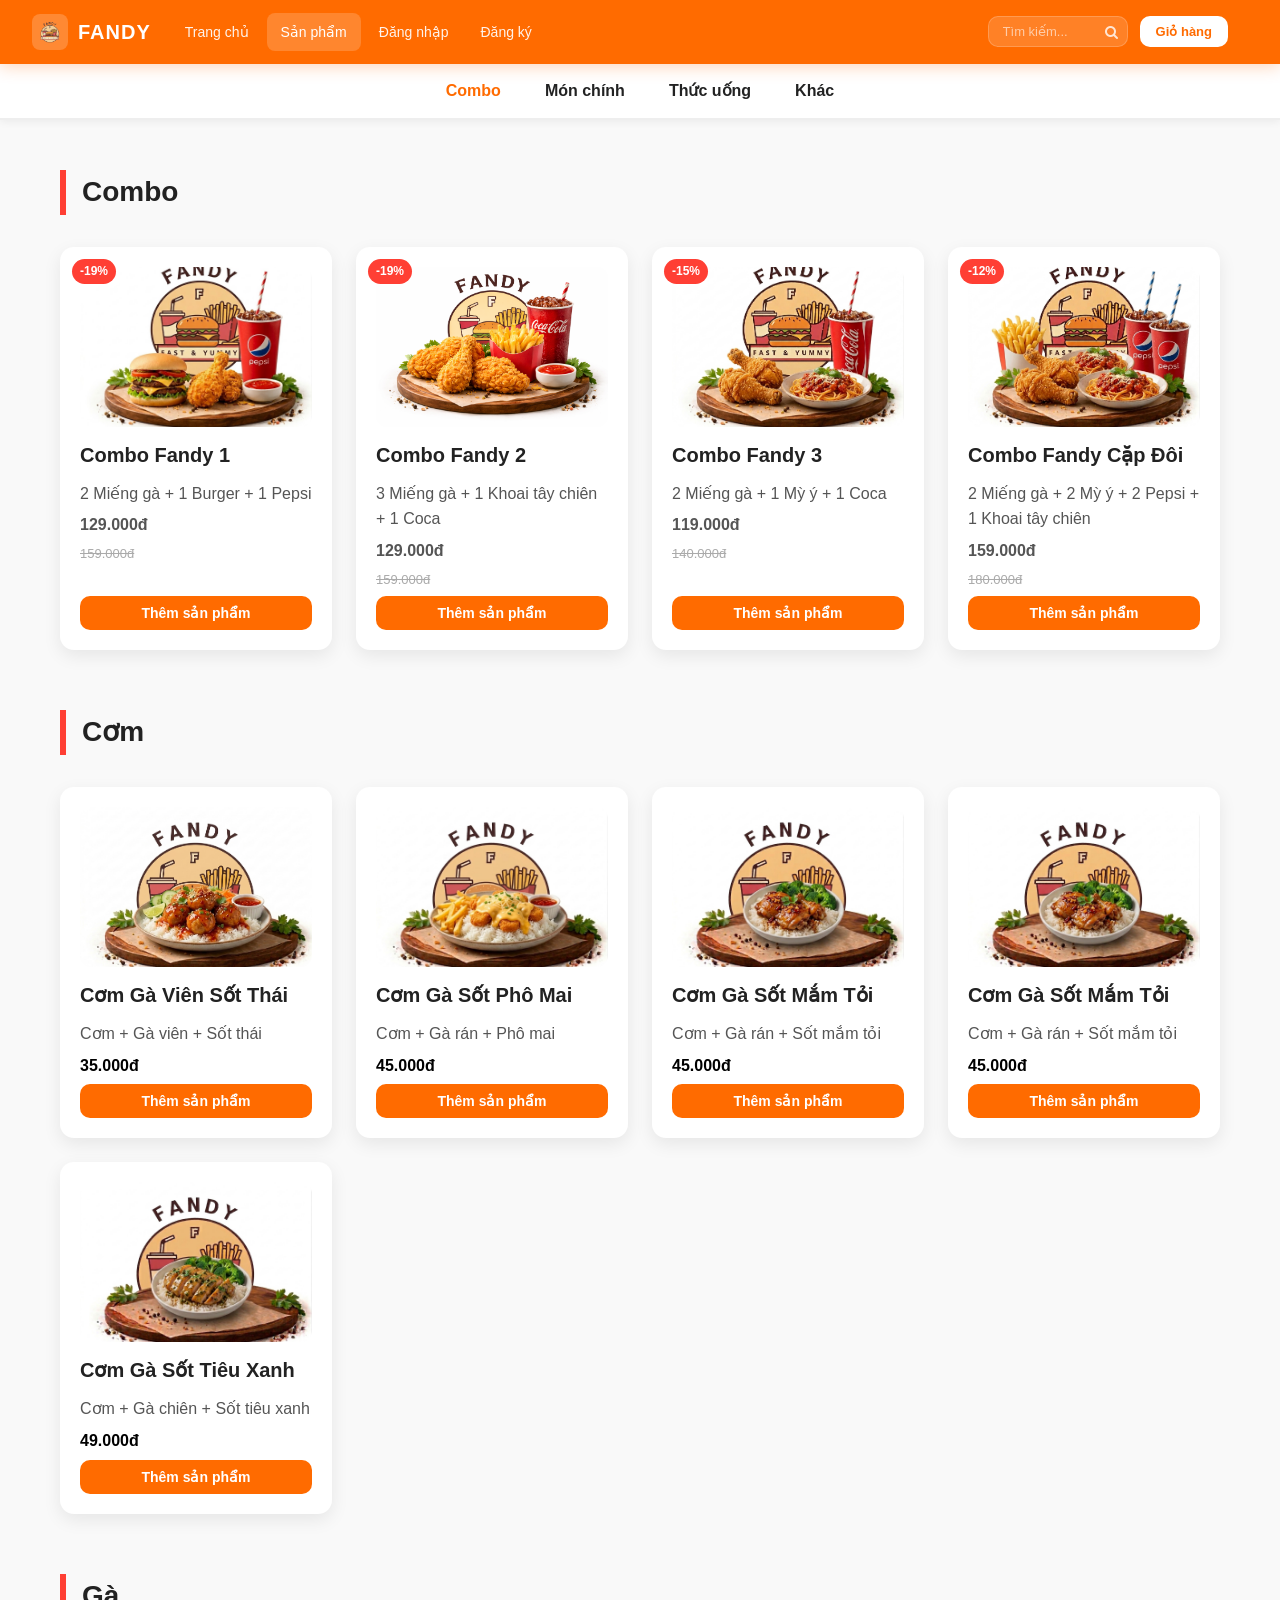
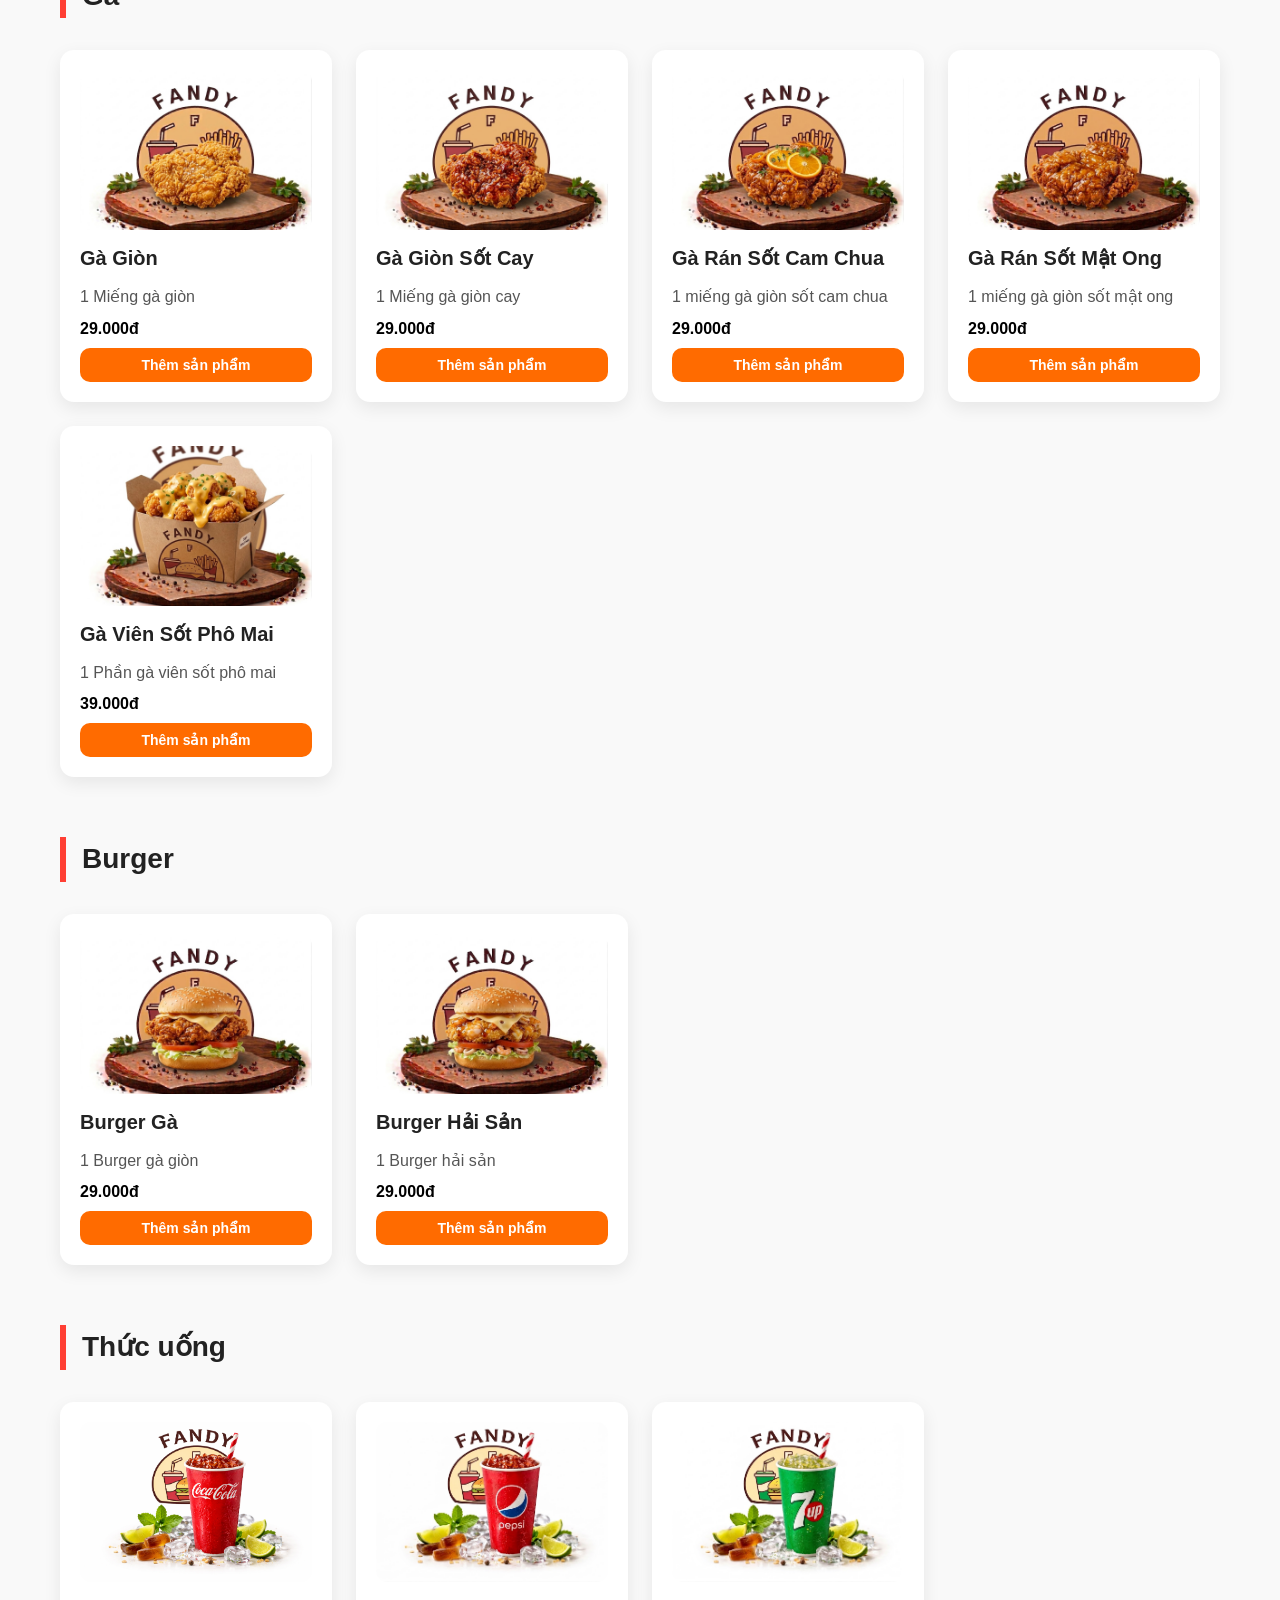
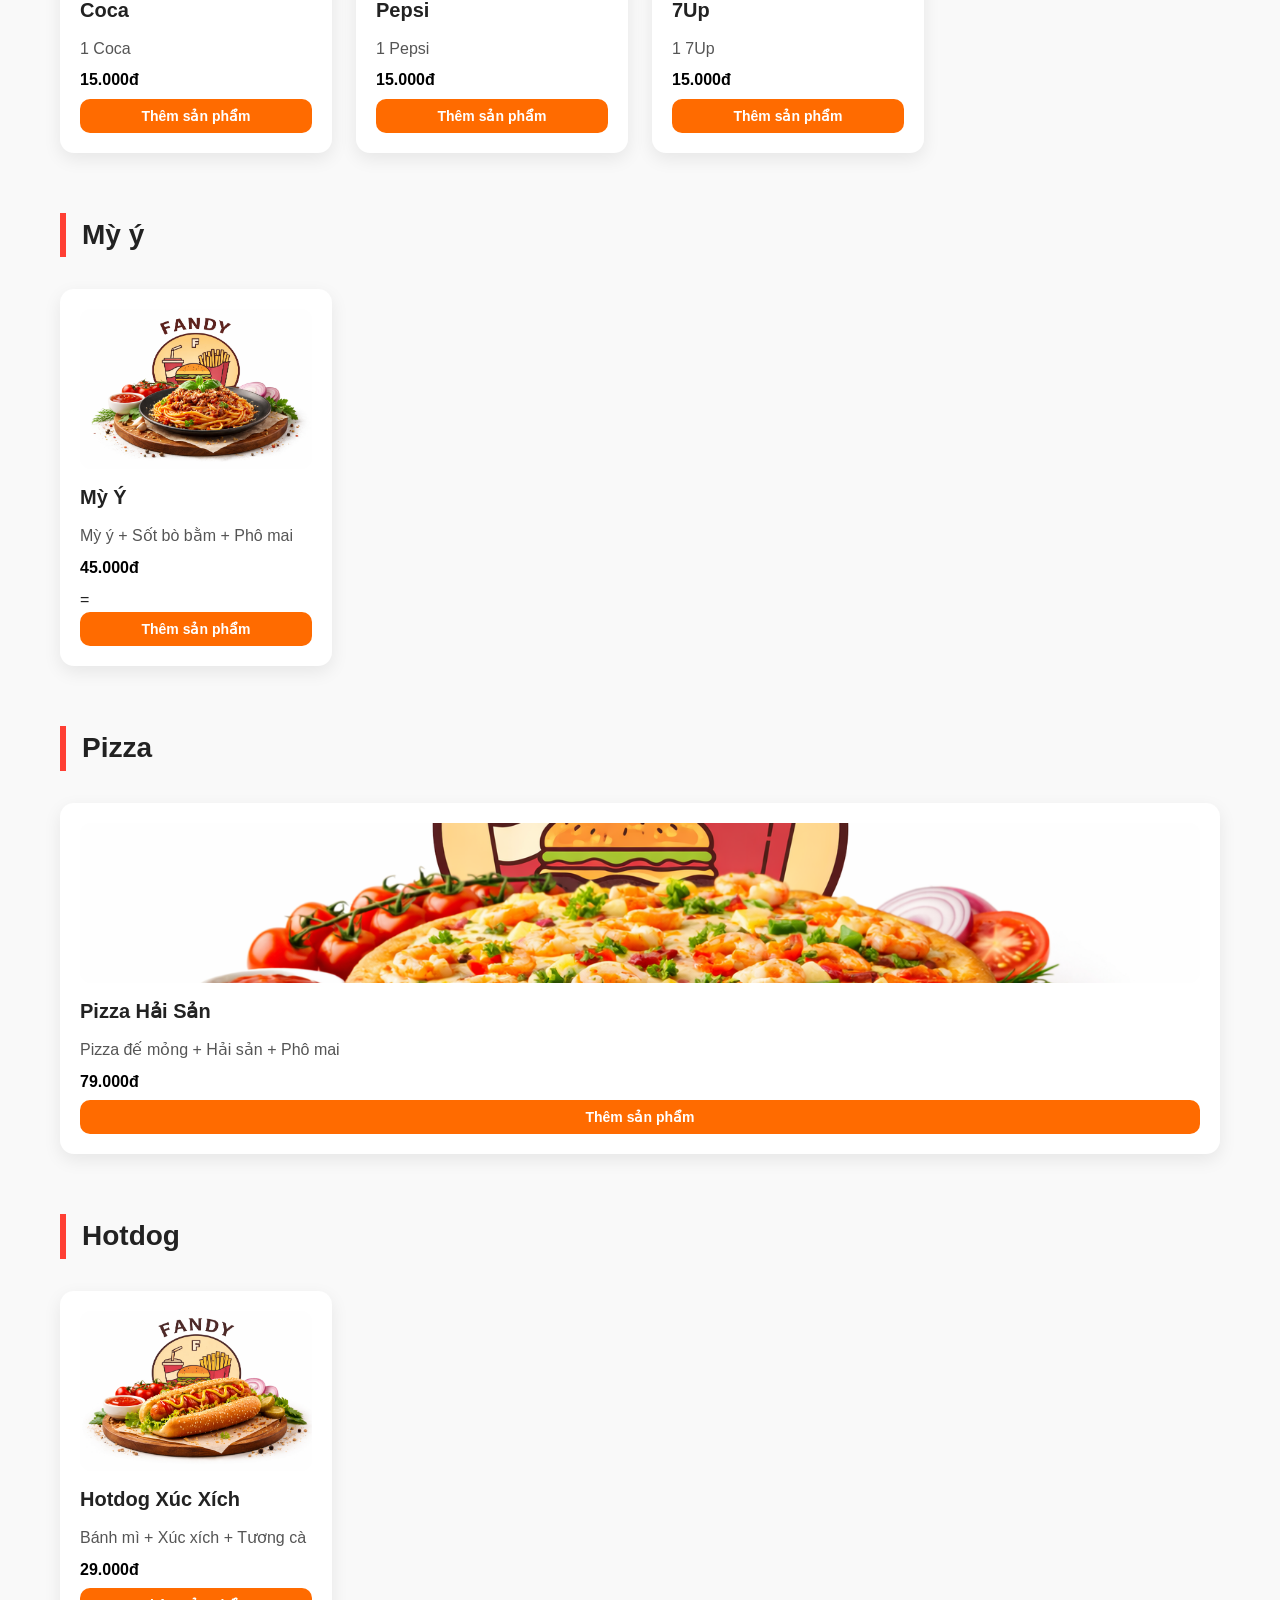
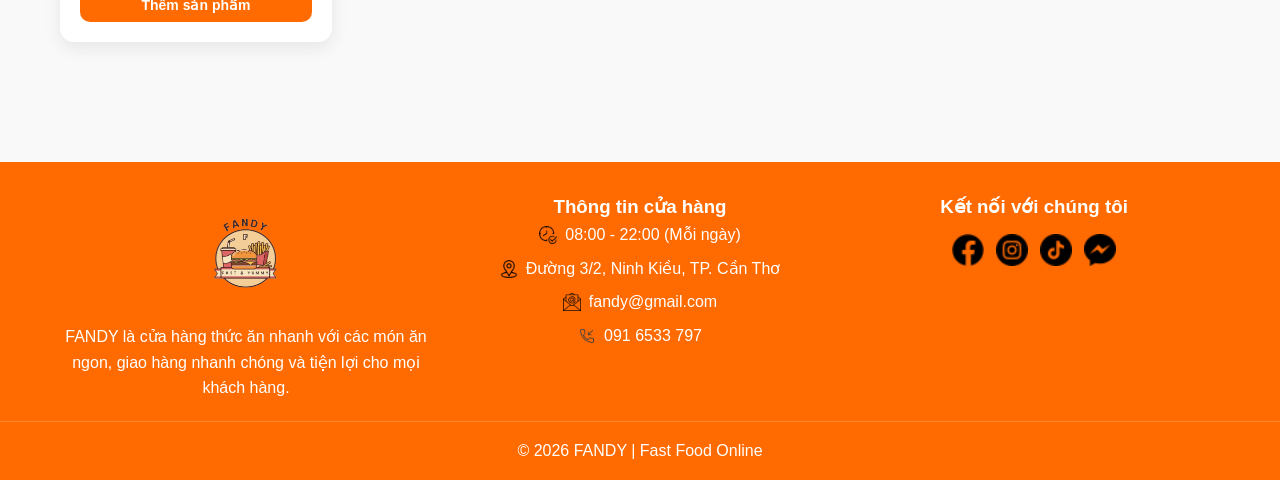
==== menu/products.html @ 16a652e8 "first commit" ====
<!DOCTYPE html>
<html lang="vi">
<head>
    <meta charset="UTF-8">
    <meta name="viewport" content="width=device-width, initial-scale=1.0">
    <link rel="icon" href="Logo.png" type="image/png">
    <title>Sản phẩm</title>
    <link rel="stylesheet" href="style.css">
    <link rel="stylesheet" href="https://cdnjs.cloudflare.com/ajax/libs/font-awesome/4.7.0/css/font-awesome.min.css">
</head>
<body>

<!-- ================================================
     HEADER - NAVBAR + DRAWER + CATEGORY NAV
     ================================================ -->
<header>
<!-- Ẩn checkbox — đóng/mở drawer bằng CSS, không cần JS -->
<input type="checkbox" id="nav-mobile-input" class="nav-input" />
<a href="../index/index.html" class="navbar-brand">
    <div class="brand-icon">
        <img src="Logo.png" alt="FANDY Logo">
    </div>
    FANDY
</a>

<nav class="navbar">
    <ul class="navbar-menu">
        <li><a href="../index/index.html">Trang chủ</a></li>
        <li class="active"><a href="#">Sản phẩm</a></li>
        <li><a href="../Login&SignUp/login.html">Đăng nhập</a></li>
        <li><a href="../Login&SignUp/register.html">Đăng ký</a></li>
    </ul>

    <div class="navbar-search">
        <input type="text" placeholder="Tìm kiếm...">
        <button type="submit"><i class="fa fa-search"></i></button>
    </div>
    <button class="navbar-cart" onclick="location.href='../giohang/cart.html'">Giỏ hàng</button>
    <label for="nav-mobile-input" class="nav-mobile-btn">&#9776;</label>
</nav>
<!-- Lớp phủ tối: bấm vào để đóng drawer -->
<label for="nav-mobile-input" class="mobile-overlay"></label>

<!-- Panel drawer -->
<div class="mobile-drawer">

    <div class="drawer-header">
        <div class="drawer-brand">
            <div class="brand-icon">
                <img src="Logo.png" alt="FANDY Logo">
            </div>
            FANDY
        </div>
        <!-- Nút đóng drawer -->
        <label for="nav-mobile-input" class="drawer-close">✕</label>
    </div>

    <div class="drawer-search">
        <input type="text" placeholder="Tìm kiếm...">
    </div>

    <ul class="drawer-menu">
        <li><a href="../index/index.html">Trang chủ</a></li>
        <li><a href="#">Sản phẩm</a></li>
        <li><a href="../Login&SignUp/login.html">Đăng nhập</a></li>
        <li><a href="../Login&SignUp/register.html">Đăng ký</a></li>
        <li><a href="../giohang/cart.html">Giỏ hàng</a></li>
    </ul>

</div>
    
</header>


<!-- ================================================
     MAIN - NỘI DUNG CHÍNH
     ================================================ -->
<main>
    <nav class="category-nav">
        <ul>
            <!-- Thanh danh mục: Combo, Món chính, Thức uống, Khác -->
            <!-- Danh mục: Combo -->
            <li><a href="#combo">Combo</a></li>

            <!-- Danh mục: Món chính (có dropdown) -->
            <li class="has-dropdown">
                <a href="#com">Món chính</a>
                <ul class="dropdown">
                    <li><a href="#com">Cơm</a></li>
                    <li><a href="#ga">Gà</a></li>
                    <li><a href="#burger">Burger</a></li>
                </ul>
            </li>

            <!-- Danh mục: Thức uống -->
            <li><a href="#thuc-uong">Thức uống</a></li>

            <!-- Danh mục: Khác (có dropdown) -->
            <li class="has-dropdown">
                <a href="#mi-y">Khác</a>
                <ul class="dropdown">
                    <li><a href="#mi-y">Mỳ ý</a></li>
                    <li><a href="#pizza">Pizza</a></li>
                    <li><a href="#hotdog">Hotdog</a></li>
                </ul>
            </li>
        </ul>
    </nav>
    <!-- ---------- Combo ---------- -->
    <section class="menu-section" id="combo">
        <h2 class="section-title">Combo</h2>
        <div class="product-grid">

            <div class="product-card" id="combo1">
            <a href="../detail/detail.html?id=combo1" class="product-link">
              <img src="images/combo1.jpg" alt="Combo Fandy 1" />
              <h3>Combo Fandy 1</h3>
              <p>2 Miếng gà + 1 Burger + 1 Pepsi</p>
              <p class="price">129.000đ</p>
              <p class="old-price">159.000đ</p>
            </a>
          </div>

            <div class="product-card" id="combo2">
            <a href="../detail/detail.html?id=combo2" class="product-link">
              <img src="images/combo-garan.jpg" alt="Combo Fandy 2 " />
              <h3>Combo Fandy 2</h3>
              <p>3 Miếng gà + 1 Khoai tây chiên + 1 Coca</p>
              <p class="price">129.000đ</p>
              <p class="old-price">159.000đ</p>
            </a>
          </div>

            <div class="product-card" id="combo3">
            <a href="../detail/detail.html?id=combo3" class="product-link">
              <img src="images/combo2.jpg" alt="Combo Fandy 3 " />
              <h3>Combo Fandy 3</h3>
              <p>2 Miếng gà + 1 Mỳ ý + 1 Coca</p>
              <p class="price">119.000đ</p>
              <p class="old-price">140.000đ</p>
            </a>
          </div>

            <div class="product-card" id="combo-capdoi">
            <a
              href="../detail/detail.html?id=combo-capdoi"
              class="product-link"
            >
              <img
                src="images/combo-fandy-capdoi.jpg"
                alt="Combo Fandy Cặp Đôi"
              />
              <h3>Combo Fandy Cặp Đôi</h3>
              <p>2 Miếng gà + 2 Mỳ ý + 2 Pepsi + 1 Khoai tây chiên</p>
              <p class="price">159.000đ</p>
              <p class="old-price">180.000đ</p>
            </a>
          </div>

        </div>
    </section>


    <!-- ---------- Cơm ---------- -->
    <section id="com">
        <h2 class="section-title">Cơm</h2>
        <div class="product-grid">

            <div class="product-card" id="com-sothai">
            <a href="../detail/detail.html?id=com-sothai" class="product-link">
              <img src="images/sothai.jpg" alt="Cơm Gà Viên Sốt Thái" />
              <h3>Cơm Gà Viên Sốt Thái</h3>
              <p>Cơm + Gà viên + Sốt thái</p>
              <p class="price">35.000đ</p>
            </a>
          </div>

            <div class="product-card" id="com-phomai">
            <a href="../detail/detail.html?id=com-phomai" class="product-link">
              <img src="images/phomai.jpg" alt="Cơm Gà Sốt Phô Mai" />
              <h3>Cơm Gà Sốt Phô Mai</h3>
              <p>Cơm + Gà rán + Phô mai</p>
              <p class="price">45.000đ</p>
            </a>
          </div>

            <div class="product-card" id="com-mamtoi">
            <a href="../detail/detail.html?id=com-mamtoi" class="product-link">
              <img src="images/mamtoi.jpg" alt="Cơm Gà Sốt Mắm Tỏi" />
              <h3>Cơm Gà Sốt Mắm Tỏi</h3>
              <p>Cơm + Gà rán + Sốt mắm tỏi</p>
              <p class="price">45.000đ</p>
            </a>
          </div>

            <div class="product-card" id="com-mamtoi">
            <a href="../detail/detail.html?id=com-mamtoi" class="product-link">
              <img src="images/mamtoi.jpg" alt="Cơm Gà Sốt Mắm Tỏi" />
              <h3>Cơm Gà Sốt Mắm Tỏi</h3>
              <p>Cơm + Gà rán + Sốt mắm tỏi</p>
              <p class="price">45.000đ</p>
            </a>
          </div>

            <div class="product-card" id="com-tieuxanh">
            <a
              href="../detail/detail.html?id=com-tieuxanh"
              class="product-link"
            >
              <img src="images/tieuxanh.jpg" alt="Cơm Gà Sốt Tiêu Xanh" />
              <h3>Cơm Gà Sốt Tiêu Xanh</h3>
              <p>Cơm + Gà chiên + Sốt tiêu xanh</p>
              <p class="price">49.000đ</p>
            </a>
          </div>

        </div>
    </section>


    <!-- ---------- Gà ---------- -->
    <section id="ga">
        <h2 class="section-title">Gà</h2>
        <div class="product-grid">

            <div class="product-card" id="ga-gion">
            <a href="../detail/detail.html?id=ga-gion" class="product-link">
              <img src="images/gagion.jpg" alt="Gà Giòn" />
              <h3>Gà Giòn</h3>
              <p>1 Miếng gà giòn</p>
              <p class="price">29.000đ</p>
            </a>
          </div>

            <div class="product-card" id="ga-sotcay">
            <a href="../detail/detail.html?id=ga-sotcay" class="product-link">
              <img src="images/gasotcay.jpg" alt="Gà Giòn Sốt Cay" />
              <h3>Gà Giòn Sốt Cay</h3>
              <p>1 Miếng gà giòn cay</p>
              <p class="price">29.000đ</p>
            </a>
          </div>

            <div class="product-card" id="ga-camchua">
            <a href="../detail/detail.html?id=ga-camchua" class="product-link">
              <img src="images/camchua.jpg" alt="Gà Rán Sốt Cam Chua" />
              <h3>Gà Rán Sốt Cam Chua</h3>
              <p>1 miếng gà giòn sốt cam chua</p>
              <p class="price">29.000đ</p>
            </a>
          </div>

            <div class="product-card" id="ga-matong">
            <a href="../detail/detail.html?id=ga-matong" class="product-link">
              <img src="images/matong.jpg" alt="Gà Rán Sốt Mật Ong" />
              <h3>Gà Rán Sốt Mật Ong</h3>
              <p>1 miếng gà giòn sốt mật ong</p>
              <p class="price">29.000đ</p>
            </a>
          </div>

            <div class="product-card" id="ga-vienphomai">
            <a
              href="../detail/detail.html?id=ga-vienphomai"
              class="product-link"
            >
              <img src="images/gavienphomai.jpg" alt="Gà Viên Sốt Phô Mai" />
              <h3>Gà Viên Sốt Phô Mai</h3>
              <p>1 Phần gà viên sốt phô mai</p>
              <p class="price">39.000đ</p>
            </a>
          </div>

        </div>
    </section>


    <!-- ---------- Burger ---------- -->
    <section id="burger">
        <h2 class="section-title">Burger</h2>
        <div class="product-grid">

            <div class="product-card" id="burger-ga">
            <a href="../detail/detail.html?id=burgur-ga" class="product-link">
              <img src="images/burger.jpg" alt="Burger Gà" />
              <h3>Burger Gà</h3>
              <p>1 Burger gà giòn</p>
              <p class="price">29.000đ</p>
            </a>
          </div>
            <div class="product-card" id="burger-haisan">
            <a
              href="../detail/detail.html?id=burger-haisan"
              class="product-link"
            >
              <img src="images/haisan.jpg" alt="Burger Hải Sản" />
              <h3>Burger Hải Sản</h3>
              <p>1 Burger hải sản</p>
              <p class="price">29.000đ</p>
            </a>
          </div>

        </div>
    </section>


    <!-- ---------- Thức uống ---------- -->
    <section id="thuc-uong">
        <h2 class="section-title">Thức uống</h2>
        <div class="product-grid">

            <div class="product-card" id="nuoc-coca">
            <a href="../detail/detail.html?id=nuoc-coca" class="product-link">
              <img src="images/coca.jpg" alt="Coca" />
              <h3>Coca</h3>
              <p>1 Coca</p>
              <p class="price">15.000đ</p>
            </a>
          </div>

           <div class="product-card" id="nuoc-pepsi">
            <a href="../detail/detail.html?id=nuoc-pepsi" class="product-link">
              <img src="images/pepsi.jpg" alt="Pepsi" />
              <h3>Pepsi</h3>
              <p>1 Pepsi</p>
              <p class="price">15.000đ</p>
            </a>
          </div>

            <div class="product-card" id="nuoc-7up">
            <a href="../detail/detail.html?id=nuoc-7up" class="product-link">
              <img src="images/7up.jpg" alt="7Up" />
              <h3>7Up</h3>
              <p>1 7Up</p>
              <p class="price">15.000đ</p>
            </a>
          </div>

        </div>
    </section>


    <!-- ---------- Mỳ ý ---------- -->
    <section id="mi-y">
        <h2 class="section-title">Mỳ ý</h2>
        <div class="product-grid">

            <div class="product-card" id="my-y">
            <a href="../detail/detail.html?id=my-y" class="product-link">
              <img src="images/my.jpg" alt="Mỳ ý" />
              <h3>Mỳ Ý</h3>
              <p>Mỳ ý + Sốt bò bằm + Phô mai</p>
              <p class="price">45.000đ</p> </a
            >=
          </div>

        </div>
    </section>


    <!-- ---------- Pizza ---------- -->
    <section id="pizza">
        <h2 class="section-title">Pizza</h2>
        <div class="product-card" id="pizza-haisan">
            <a
              href="../detail/detail.html?id=pizza-haisan"
              class="product-link"
            >
              <img src="images/pizza-haisan.jpg" alt="Pizza" />
              <h3>Pizza Hải Sản</h3>
              <p>Pizza đế mỏng + Hải sản + Phô mai</p>
              <p class="price">79.000đ</p>
            </a>
          </div>
    </section>


    <!-- ---------- Hotdog ---------- -->
    <section id="hotdog">
        <h2 class="section-title">Hotdog</h2>
        <div class="product-grid">

             <div class="product-card" id="hotdog-xucxich">
            <a
              href="../detail/detail.html?id=hotdog-xucxich"
              class="product-link"
            >
              <img src="images/hotdog.jpg" alt="Hotdog" />
              <h3>Hotdog Xúc Xích</h3>
              <p>Bánh mì + Xúc xích + Tương cà</p>
              <p class="price">29.000đ</p>
            </a>
          </div>

        </div>
    </section>

</main>


<!-- ================================================
     FOOTER
     ================================================ -->
<footer class="footer">
    <div class="footer-container">

        <!-- Cột 1: Giới thiệu thương hiệu -->
        <div class="footer-col">
            <img src="Logo.png" alt="Logo Fandy" class="footer-logo">
            <p>
                FANDY là cửa hàng thức ăn nhanh với các món ăn ngon,
                giao hàng nhanh chóng và tiện lợi cho mọi khách hàng.
            </p>
        </div>

        <!-- Cột 2: Thông tin cửa hàng -->
        <div class="footer-col">
            <h3>Thông tin cửa hàng</h3>

            <div class="footer-info">
                <img src="images/icon/time.png" alt="">
                <p>08:00 - 22:00 (Mỗi ngày)</p>
            </div>

            <div class="footer-info">
                <img src="images/icon/location.png" alt="">
                <p>Đường 3/2, Ninh Kiều, TP. Cần Thơ</p>
            </div>

            <div class="footer-info">
                <img src="images/icon/email.png" alt="">
                <p>fandy@gmail.com</p>
            </div>

            <div class="footer-info">
                <img src="images/icon/telephone.png" alt="">
                <p>091 6533 797</p>
            </div>
        </div>

        <!-- Cột 3: Mạng xã hội -->
        <div class="footer-col">
            <h3>Kết nối với chúng tôi</h3>
            <div class="social-icons">
                <a href="#"><img src="images/icon/facebook.png" alt="Facebook"></a>
                <a href="#"><img src="images/icon/instagram.png" alt="Instagram"></a>
                <a href="#"><img src="images/icon/tiktok.png" alt="TikTok"></a>
                <a href="#"><img src="images/icon/messenger.png" alt="Messenger"></a>
            </div>
        </div>

    </div>

    <!-- Dòng copyright dưới cùng -->
    <div class="footer-bottom">
        <p>© 2026 FANDY | Fast Food Online</p>
    </div>

</footer>

<!-- Script xử lý: drawer, scroll active, tìm kiếm -->
<script src="menu.js"></script>

</body>
</html>
---- menu/style.css ----
/* ================================================
   RESET & BASE
   ================================================ */
* {
    margin: 0;
    padding: 0;
    box-sizing: border-box;
}

:root {
    --primary: #ff6b00;
    --text: #fff;
    --dark: #1e2330;
}

html {
    height: 100%;
}

body {
    font-family: sans-serif;
    background: #f9f9f9;
    color: #222;
    line-height: 1.6;
    padding-top: 110px;
    display: flex;
    flex-direction: column;
    min-height: 100%;
}

/* main tự co giãn để đẩy footer xuống đáy */
main {
    flex: 1;
}

hr { display: none; }


/* ================================================
   HEADER - THANH TRÊN CÙNG (logo + nav + search)
   ================================================ */

/* Header bao ngoài: chứa logo + nav + search */
header {
    position: fixed;
    top: 0; left: 0; right: 0;
    background: var(--primary);
    height: 64px;
    display: flex;
    align-items: center;
    padding: 0 32px;
    z-index: 1000;
    box-shadow: 0 2px 16px rgba(255, 107, 0, 0.3);
}

/* --- Logo & Tên thương hiệu (nằm ngoài nav) --- */
.navbar-brand {
    display: flex;
    align-items: center;
    gap: 10px;
    color: var(--text);
    text-decoration: none;
    font-size: 20px;
    font-weight: 700;
    letter-spacing: 1px;
    flex-shrink: 0;
}

.brand-icon {
    width: 36px; height: 36px;
    background: rgba(255, 255, 255, 0.2);
    border-radius: 8px;
    display: flex; align-items: center; justify-content: center;
    font-size: 18px;
}

/* --- Navbar: chứa menu + cart + hamburger --- */
.navbar {
    display: flex;
    align-items: center;
    flex: 1;
    margin: 0 20px;
}

/* --- Menu desktop (Trang chủ, Sản phẩm, ...) --- */
.navbar-menu {
    display: flex;
    align-items: center;
    list-style: none;
    gap: 4px;
    flex: 1;
}

.navbar-menu > li { position: relative; }

.navbar-menu > li > a {
    display: flex;
    align-items: center;
    gap: 6px;
    color: rgba(255, 255, 255, 0.92);
    text-decoration: none;
    font-size: 14px;
    font-weight: 500;
    padding: 8px 14px;
    border-radius: 8px;
    transition: background 0.2s;
    white-space: nowrap;
}

.navbar-menu > li > a:hover,
.navbar-menu > li.active > a {
    background: rgba(255, 255, 255, 0.18);
    color: var(--text);
}

/* --- Ô tìm kiếm (nằm ngoài nav) --- */
.navbar-search {
    position: relative;
    flex-shrink: 0;
}

.navbar-search input {
    background: rgba(255, 255, 255, 0.15);
    border: 1px solid rgba(255, 255, 255, 0.2);
    border-radius: 10px;
    padding: 7px 36px 7px 14px;
    color: var(--text);
    font-size: 13px;
    font-family: sans-serif;
    outline: none;
    width: 140px;
    transition: background 0.2s, width 0.3s;
}

.navbar-search input::placeholder { color: rgba(255, 255, 255, 0.6); }
.navbar-search input:focus { background: rgba(255, 255, 255, 0.22); width: 170px; }

.navbar-search button {
    position: absolute;
    right: 10px; top: 50%;
    transform: translateY(-50%);
    background: none; border: none;
    color: rgba(255, 255, 255, 0.8);
    cursor: pointer; font-size: 14px;
}

/* --- Nút Giỏ hàng --- */
.navbar-cart {
    margin-left: 12px;
    background: var(--text);
    color: var(--primary);
    border: none;
    border-radius: 10px;
    padding: 8px 16px;
    font-size: 13px;
    font-weight: 700;
    font-family: sans-serif;
    cursor: pointer;
    display: flex; align-items: center; gap: 6px;
    flex-shrink: 0;
    transition: transform 0.15s, box-shadow 0.2s;
}

.navbar-cart:hover {
    transform: translateY(-2px);
    box-shadow: 0 6px 20px rgba(0, 0, 0, 0.15);
}


/* ================================================
   HEADER - CATEGORY NAV (thanh danh mục bên dưới)
   ================================================ */

.category-nav {
    position: fixed;
    top: 64px; left: 0;
    width: 100%;
    z-index: 999;
    background: #fff;
    border-bottom: 2px solid #eee;
    box-shadow: 0 2px 8px rgba(0, 0, 0, 0.06);
    overflow: visible;
    display: block;
}

.category-nav ul {
    display: flex;
    justify-content: center;
    list-style: none;
    overflow: visible;
}

.category-nav li {
    padding: 14px 22px;
    overflow: visible;
}

.category-nav a {
    text-decoration: none;
    color: #222;
    font-weight: 600;
}

.category-nav a:hover { color: var(--primary); }
.category-nav a.active { color: var(--primary); }

/* --- Dropdown danh mục --- */
.category-nav li.has-dropdown {
    position: relative;
}

.category-nav li.has-dropdown .dropdown {
    display: none;
    position: absolute;
    top: 100%;
    left: 0;
    background: #fff;
    border: 1px solid #eee;
    border-radius: 8px;
    padding: 10px 0;
    min-width: 150px;
    box-shadow: 0 8px 24px rgba(0, 0, 0, 0.1);
    z-index: 1100;
}

.category-nav li.has-dropdown:hover .dropdown {
    display: block;
}

.category-nav li.has-dropdown .dropdown li {
    padding: 0;
}

.category-nav li.has-dropdown .dropdown a {
    display: block;
    padding: 10px 20px;
    color: #555;
    font-weight: 400;
}

.category-nav li.has-dropdown .dropdown a:hover {
    color: var(--primary);
}

/* Dropdown item cuối căn về bên phải */
.category-nav li.has-dropdown:last-child .dropdown {
    left: auto;
    right: 0;
}


/* ================================================
   HEADER - MOBILE DRAWER (menu kéo ra trên điện thoại)
   ================================================ */

/* --- Lớp phủ tối khi mở drawer --- */
.mobile-overlay {
    display: none;
    position: fixed;
    inset: 0;
    background: rgba(0, 0, 0, 0.4);
    z-index: 1100;
    opacity: 0;
    transition: opacity 0.3s;
}

/* --- Panel drawer từ phải kéo ra --- */
.mobile-drawer {
    position: fixed;
    top: 0; right: 0;
    width: 300px; height: 100vh;
    background: var(--primary);
    z-index: 1200;
    transform: translateX(100%);
    transition: transform 0.35s cubic-bezier(.4, 0, .2, 1);
    overflow-y: auto;
    display: flex;
    flex-direction: column;
}

.drawer-header {
    display: flex;
    align-items: center;
    justify-content: space-between;
    padding: 18px 20px;
    border-bottom: 1px solid rgba(255, 255, 255, 0.2);
}

.drawer-brand {
    color: var(--text);
    font-weight: 700;
    font-size: 18px;
    display: flex; align-items: center; gap: 8px;
}

.drawer-close {
    background: rgba(255, 255, 255, 0.2);
    border: none;
    color: var(--text);
    width: 32px; height: 32px;
    border-radius: 8px;
    font-size: 18px;
    cursor: pointer;
    display: flex; align-items: center; justify-content: center;
    transition: background 0.2s;
}

.drawer-close:hover { background: rgba(255, 255, 255, 0.15); }

/* --- Ô tìm kiếm trong drawer --- */
.drawer-search {
    position: relative;
    padding: 12px 20px;
    border-bottom: 1px solid rgba(255, 255, 255, 0.2);
}

.drawer-search input {
    width: 100%;
    background: rgba(255, 255, 255, 0.15);
    border: 1px solid rgba(255, 255, 255, 0.2);
    border-radius: 10px;
    padding: 9px 36px 9px 14px;
    color: #fff;
    font-size: 14px;
    font-family: sans-serif;
    outline: none;
}

.drawer-search input::placeholder {
    color: rgba(255, 255, 255, 0.6);
}

/* --- Danh sách menu trong drawer --- */
.drawer-menu {
    list-style: none;
    padding: 12px 0;
    flex: 1;
}

.drawer-menu li > a {
    display: flex;
    align-items: center;
    justify-content: space-between;
    color: rgba(255, 255, 255, 0.92);
    text-decoration: none;
    font-size: 15px;
    font-weight: 500;
    padding: 13px 20px;
    transition: background 0.15s;
}

.drawer-menu li > a:hover {
    background: rgba(255, 255, 255, 0.06);
    color: var(--text);
}
/* --- Ẩn checkbox --- */
.nav-input { display: none; }

/* --- Nút hamburger (label) --- */
.nav-mobile-btn {
    display: none;
    font-size: 22px;
    color: var(--text);
    cursor: pointer;
    margin-left: auto;
    padding: 6px 10px;
    border-radius: 8px;
    background: rgba(255, 255, 255, 0.12);
}

/* --- Khi checkbox được check: mở drawer + overlay --- */
.nav-input:checked ~ .mobile-overlay {
    display: block;
    opacity: 1;
}

.nav-input:checked ~ .mobile-drawer {
    transform: translateX(0);
}

/* --- Responsive: chỉ hiện hamburger trên mobile/tablet --- */
@media (max-width: 1024px) {
    .navbar-menu,
    .navbar-search,
    .navbar-cart { display: none; }

    .nav-mobile-btn { display: block; }
}
/* ================================================
   NỘI DUNG CHÍNH - SECTIONS & SẢN PHẨM
   ================================================ */

section {
    max-width: 1200px;
    margin: 60px auto;
    padding: 0 20px;
}

section h2 {
    font-size: 28px;
    font-weight: bold;
    margin-bottom: 32px;
    padding-left: 16px;
    border-left: 6px solid #ff3f34;
}

/* Fix anchor bị che bởi fixed navbar */
section[id]::before {
    content: "";
    display: block;
    height: 135px;
    margin-top: -135px;
    visibility: hidden;
}

/* --- Lưới sản phẩm --- */
.product-grid {
    display: grid;
    grid-template-columns: repeat(4, 1fr);
    gap: 24px;
    margin-top: 32px;
}

/* --- Card sản phẩm --- */
.product-card {
    position: relative; /* để badge định vị được */
    background: #fff;
    border-radius: 14px;
    padding: 20px;
    box-shadow: 0 6px 18px rgba(0, 0, 0, 0.08);
    transition: transform 0.2s ease, box-shadow 0.2s ease;
}

.product-card:hover {
    transform: translateY(-4px);
    box-shadow: 0 10px 24px rgba(0, 0, 0, 0.12);
}

.product-card img {
    width: 100%;
    height: 160px;
    object-fit: cover;
    border-radius: 12px;
    margin-bottom: 12px;
}

.product-card h3 {
    font-size: 20px;
    margin-bottom: 10px;
}

.product-card p { color: #555; margin-bottom: 6px; }
.product-card p:last-child { font-weight: bold; color: #000; }

/* --- Giá sản phẩm --- */
.price {
    color: #000;
    font-weight: 700;
    font-size: 16px;
}

.old-price {
    text-decoration: line-through;
    color: #aaa !important;
    font-size: 13px;
    font-weight: 400 !important;
}

/* --- Badge % giảm giá --- */
.discount-badge {
    position: absolute;
    top: 12px;
    left: 12px;
    background: #ff3f34;
    color: #fff;
    font-size: 12px;
    font-weight: 700;
    padding: 3px 8px;
    border-radius: 20px;
    z-index: 1;
}

/* --- Nút thêm vào giỏ hàng --- */
.btn-add-cart {
    display: block;
    width: 100%;
    margin-top: 12px;
    padding: 9px 0;
    background: var(--primary);
    color: #fff;
    border: none;
    border-radius: 10px;
    font-size: 14px;
    font-weight: 600;
    font-family: sans-serif;
    cursor: pointer;
    transition: background 0.2s, transform 0.15s;
}

.btn-add-cart:hover {
    background: #e05e00;
    transform: translateY(-1px);
}

.btn-add-cart:active {
    transform: translateY(0);
}


/* ================================================
   FOOTER
   ================================================ */

.footer {
    background: #ff6b00;
    padding-top: 30px;
    margin-top: 60px;
}

/* --- 3 cột trong footer --- */
.footer-container {
    width: 90%;
    margin: auto;
    display: flex;
    justify-content: space-between;
    align-items: flex-start;
    gap: 30px;
}

.footer-col {
    flex: 1;
    text-align: center;
}

.footer-col h3,
.footer-col p,
.footer-info p,
.footer-bottom p {
    color: #fff;
}

.footer-logo {
    width: 120px;
    height: 120px;
    object-fit: contain;
    margin: 0 auto 12px;
    display: block;
}

/* --- Thông tin liên hệ (icon + text) --- */
.footer-info {
    display: flex;
    align-items: center;
    gap: 8px;
    justify-content: center;
    margin-bottom: 8px;
}

.footer-info img {
    width: 18px;
    height: 18px;
}

/* --- Icon mạng xã hội --- */
.social-icons {
    display: flex;
    gap: 12px;
    justify-content: center;
    margin-top: 12px;
}

.social-icons img {
    width: 32px;
    height: 32px;
}

/* --- Dòng copyright dưới cùng --- */
.footer-bottom {
    text-align: center;
    padding: 16px;
    border-top: 1px solid rgba(255, 255, 255, 0.2);
    margin-top: 20px;
}


/* ================================================
   RESPONSIVE - Tablet (768px - 1024px)
   ================================================ */
@media (max-width: 1024px) {
    /* Ẩn menu, search, cart — hiện hamburger */
    .navbar-menu,
    .navbar-search,
    .navbar-cart { display: none; }

    /* Hiện nút hamburger */
    .nav-mobile-btn { display: block; }

    /* Tắt hover dropdown trên mobile — dùng JS tap thay thế */
    .category-nav li.has-dropdown:hover .dropdown {
        display: none;
    }
}


/* ================================================
   RESPONSIVE - Mobile (< 768px)
   ================================================ */
@media (max-width: 768px) {
    .product-grid {
        grid-template-columns: repeat(2, 1fr);
        gap: 12px;
    }

    .product-card { padding: 12px; }
    .product-card h3 { font-size: 15px; }

    section { margin: 30px auto; }

    .category-nav li {
        padding: 10px 12px;
        font-size: 13px;
    }

    .footer-container {
        flex-direction: column;
        align-items: center;
        text-align: center;
    }

    .footer-col { width: 100%; }
    .footer-logo { width: 120px; margin: 0 auto 12px; display: block; }
    .footer-info { justify-content: center; }
    .social-icons { justify-content: center; }
}


/* ================================================
   RESPONSIVE - Mobile nhỏ (≤ 480px)
   ================================================ */
@media (max-width: 480px) {
    .product-grid {
        grid-template-columns: repeat(2, 1fr);
    }

    .product-card img { height: 110px; }
    .product-card h3 { font-size: 13px; }
}
html {
    height: 100%;
}

body {
    display: flex;
    flex-direction: column;
    min-height: 100%;
}

/* main tự co giãn để đẩy footer xuống đáy */
main {
    flex: 1;
}
/* Card dùng flexbox để các phần tự giãn đều */
.product-card {
    display: flex;
    flex-direction: column;
}
/* Đẩy giá + nút xuống đáy card */
.product-card .btn-add-cart {
    margin-top: auto;
}
.brand-icon img {
    width: 100%;
    height: 100%;
    object-fit: contain;
}
/* Xóa style mặc định của thẻ a bọc card */
.product-link {
    text-decoration: none;
    color: inherit;
    display: flex;
    flex-direction: column;
    height: 100%;
}
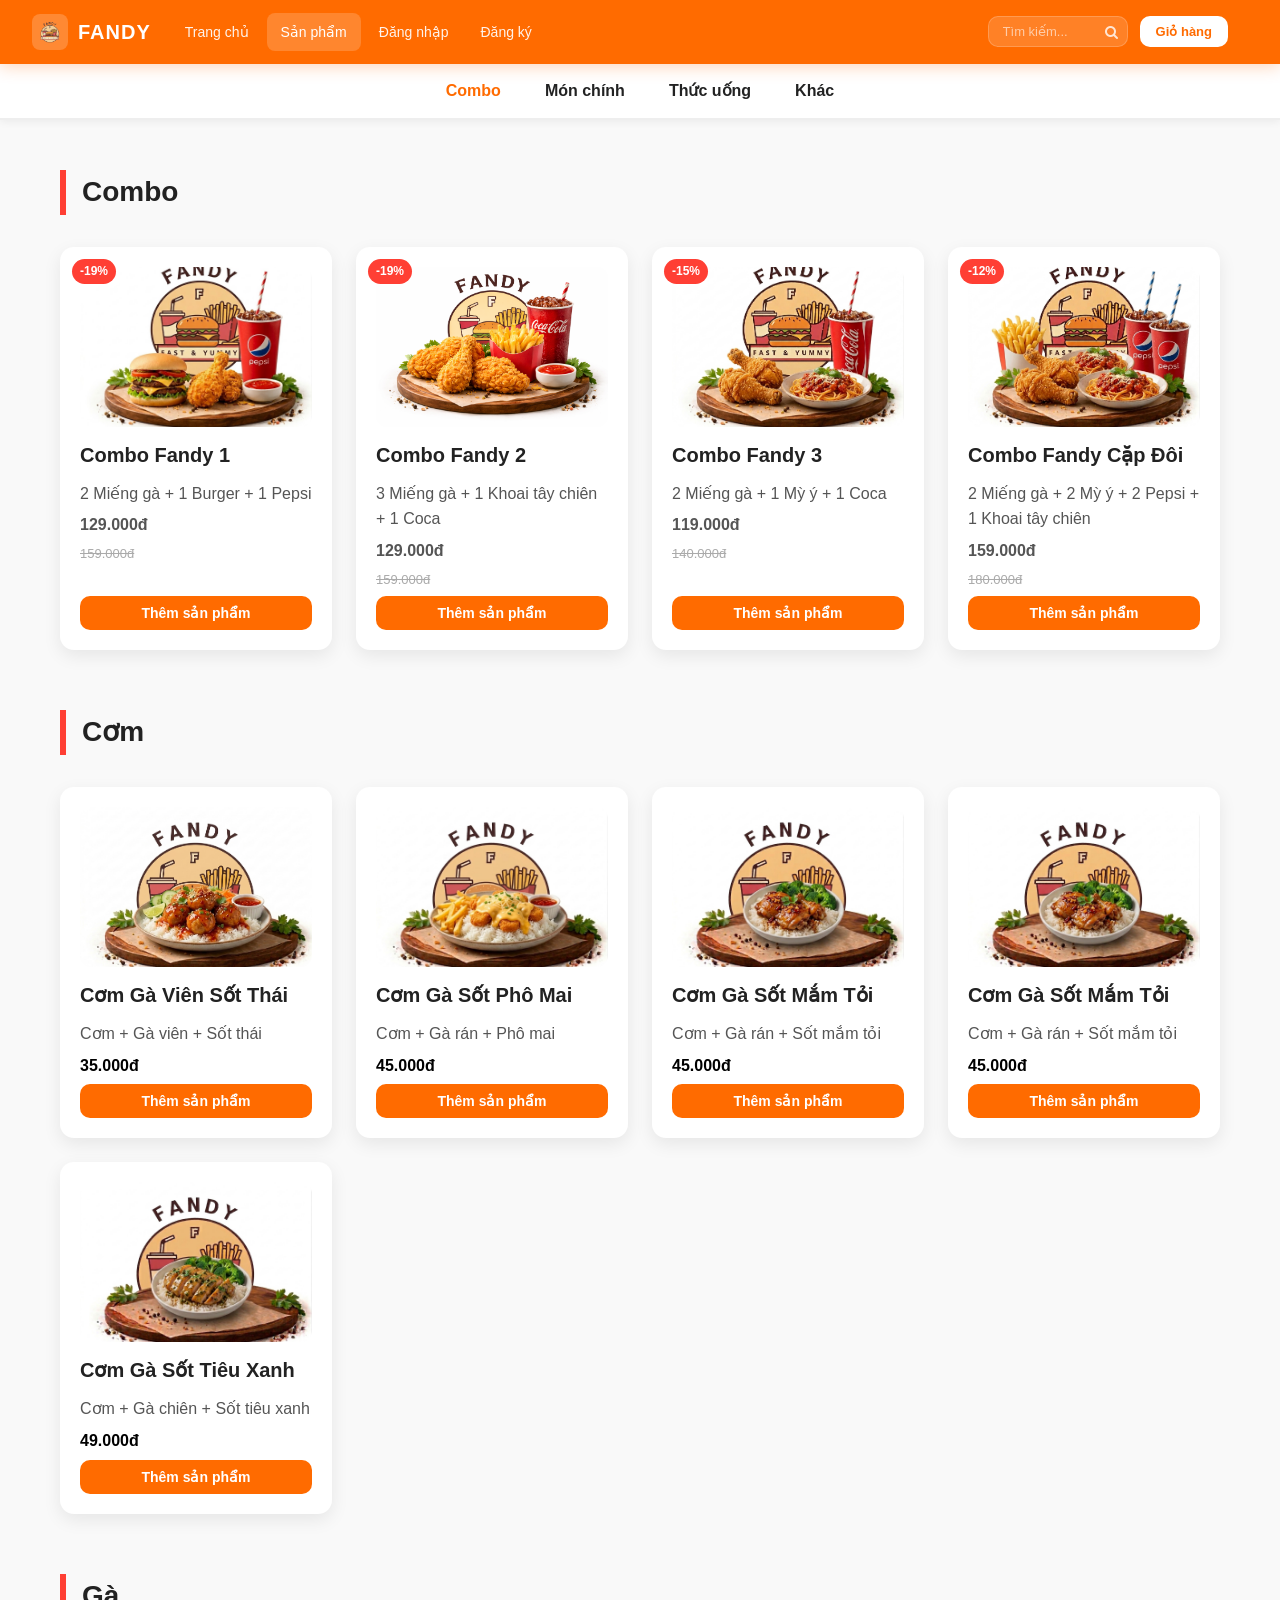
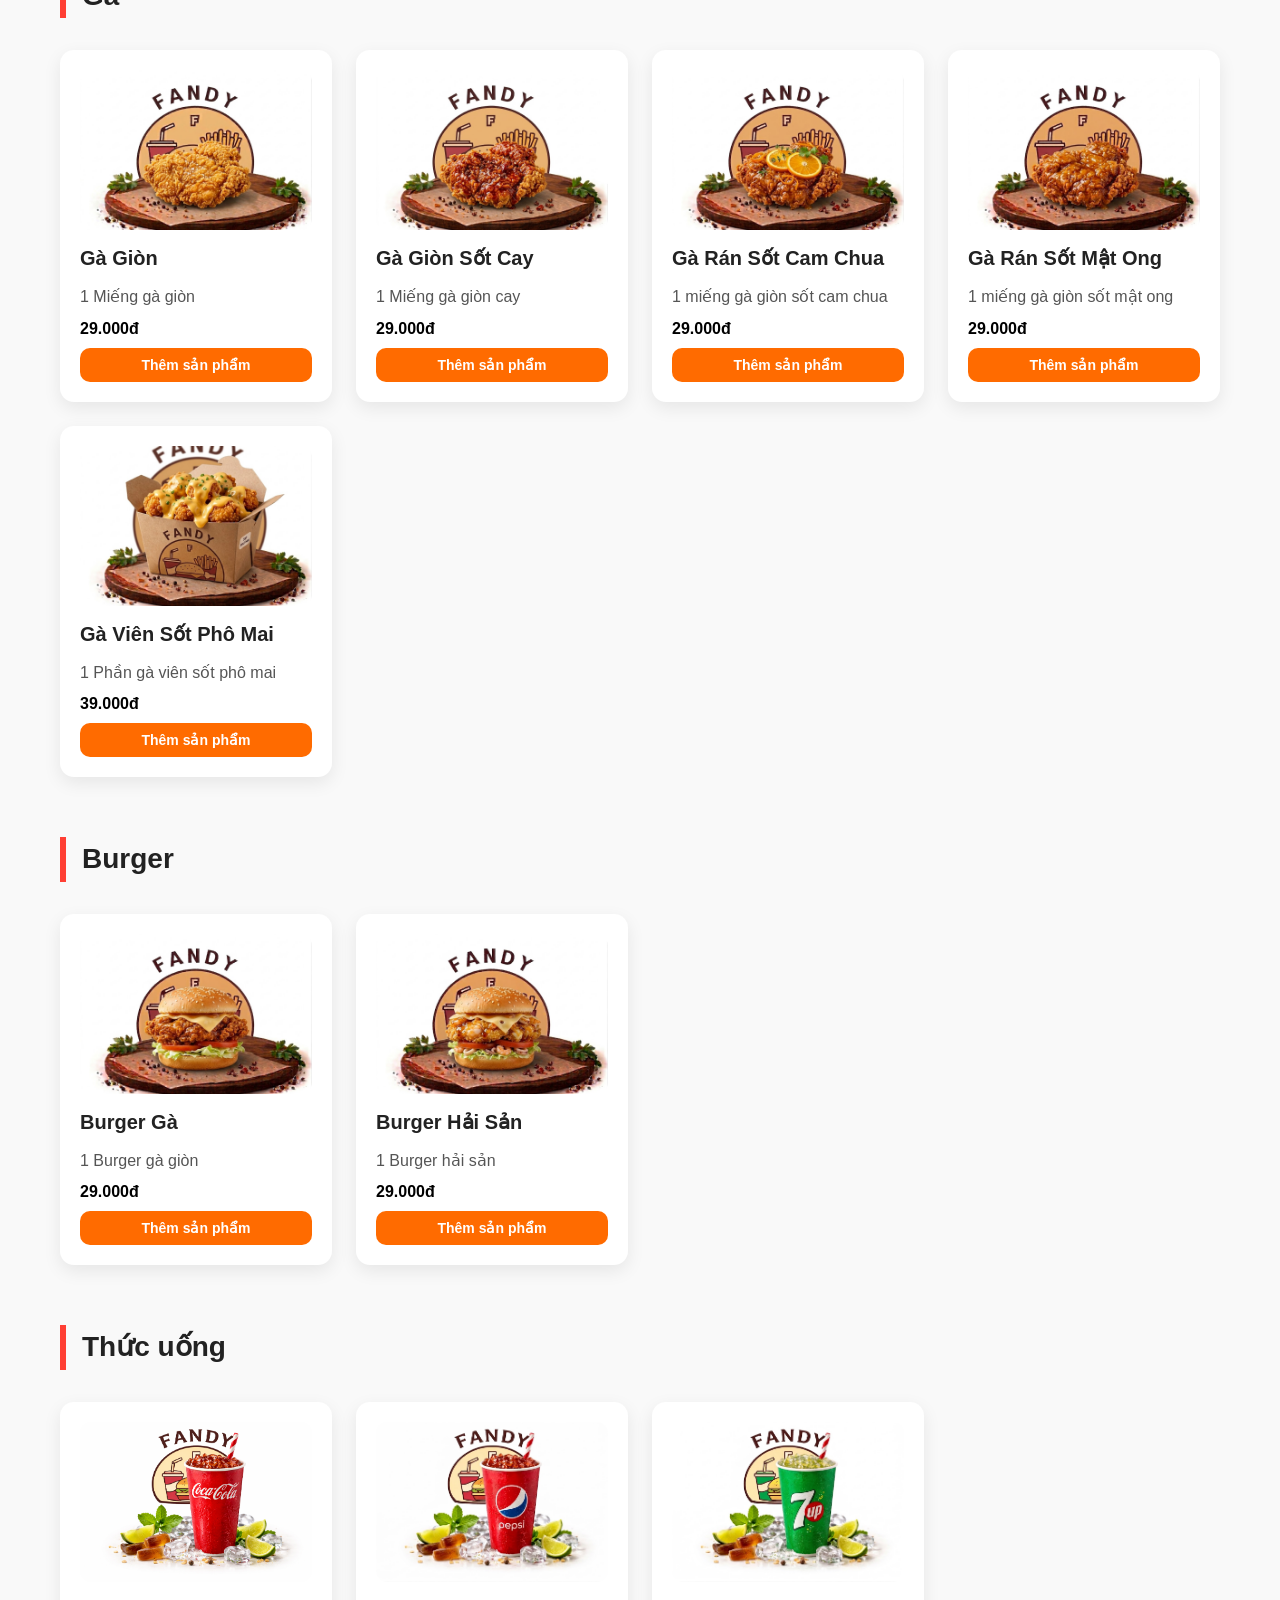
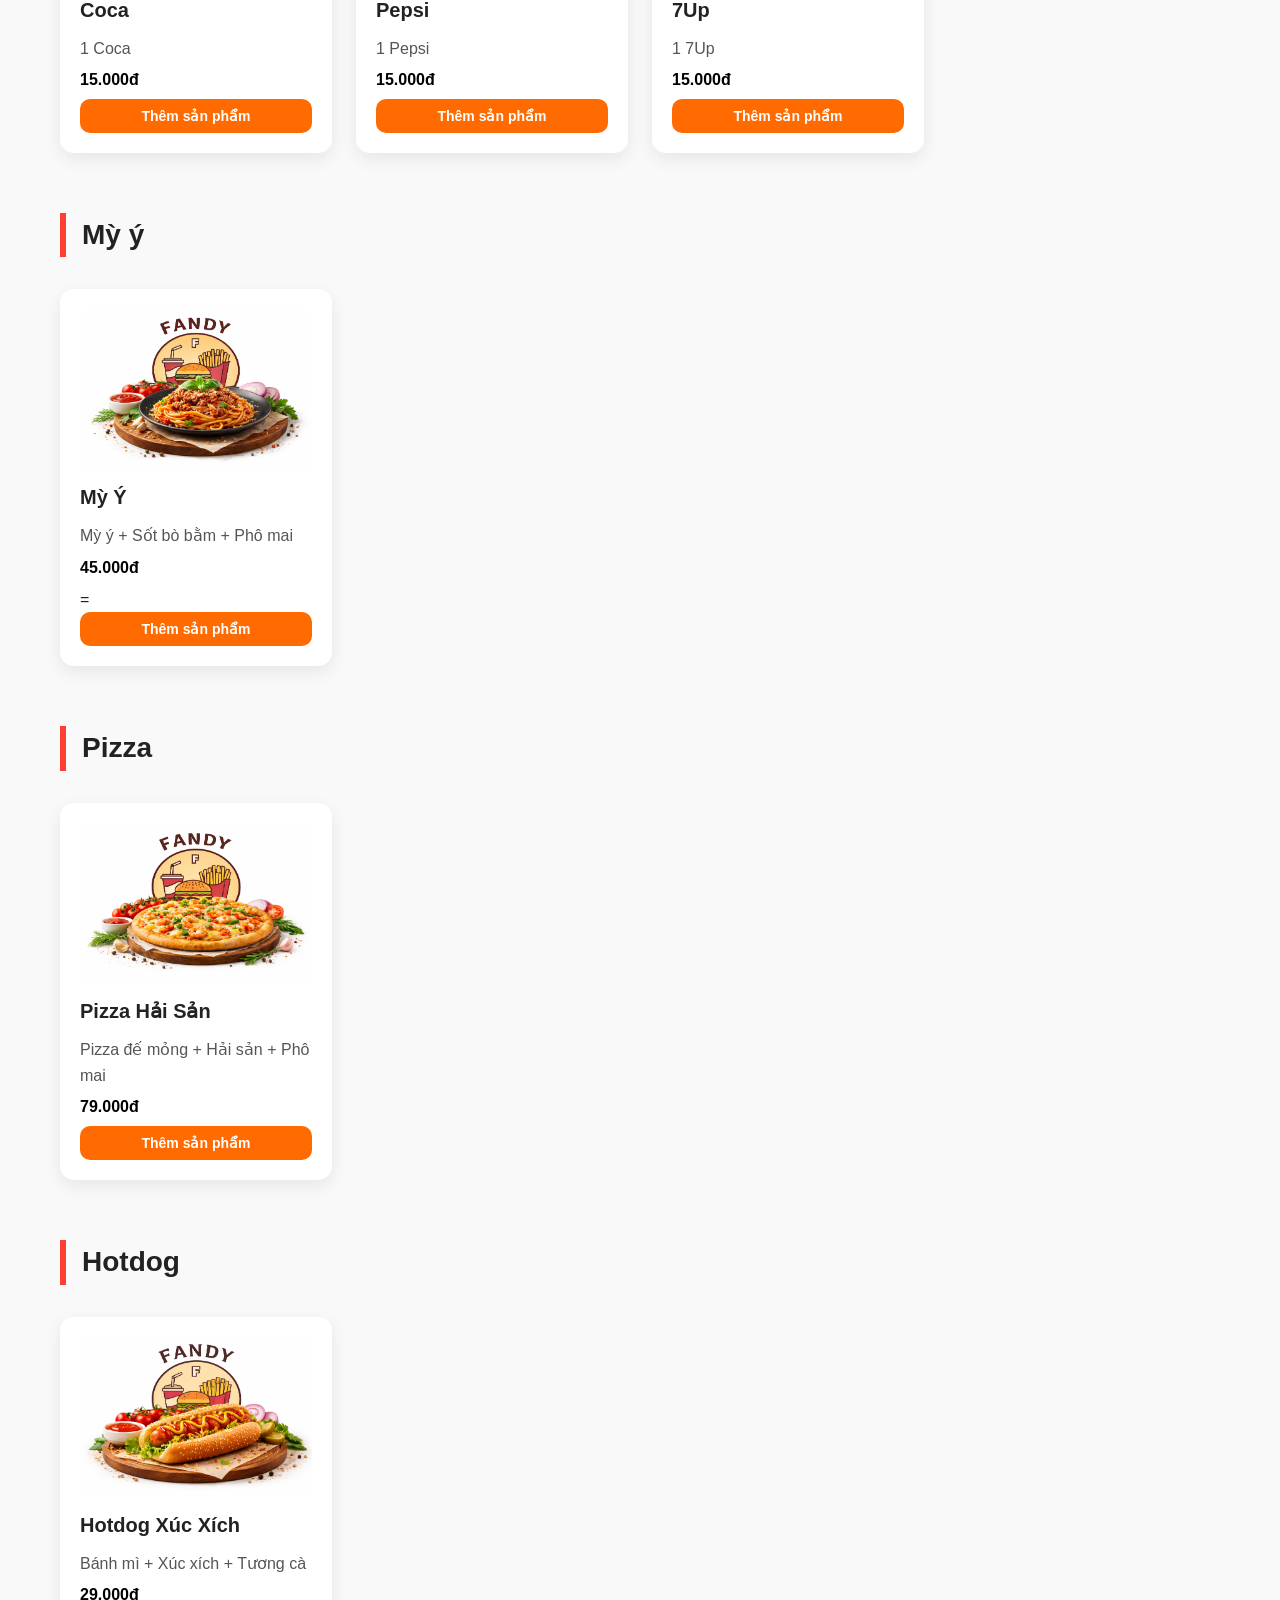
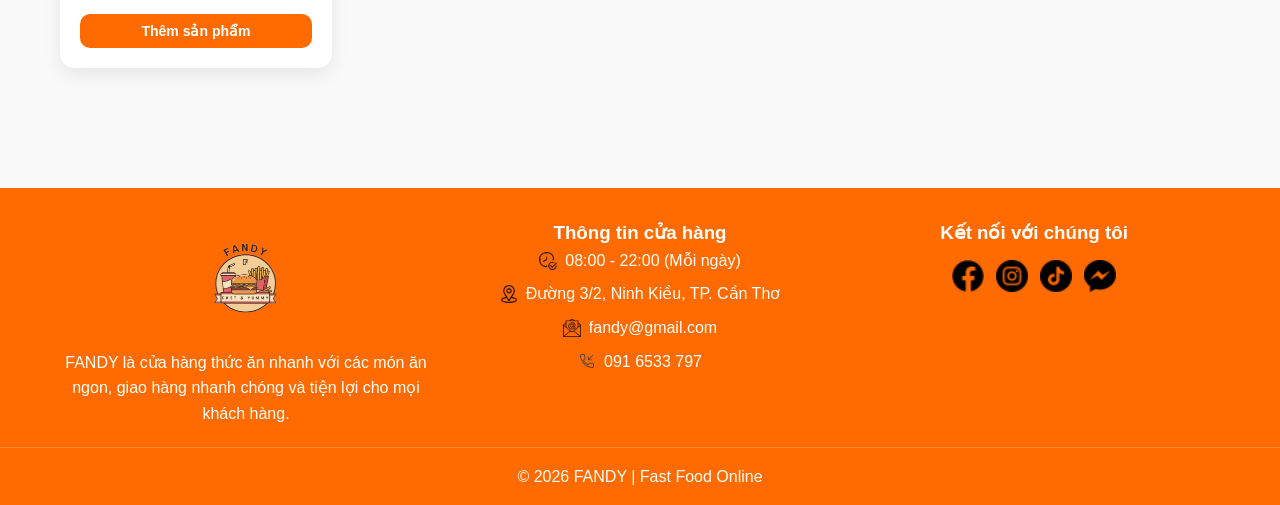
==== commit f42d6e1f: "Update products.html" ====
--- a/menu/products.html
+++ b/menu/products.html
@@ -361,6 +361,7 @@
     <!-- ---------- Pizza ---------- -->
     <section id="pizza">
         <h2 class="section-title">Pizza</h2>
+        <div class="product-grid">
         <div class="product-card" id="pizza-haisan">
             <a
               href="../detail/detail.html?id=pizza-haisan"
